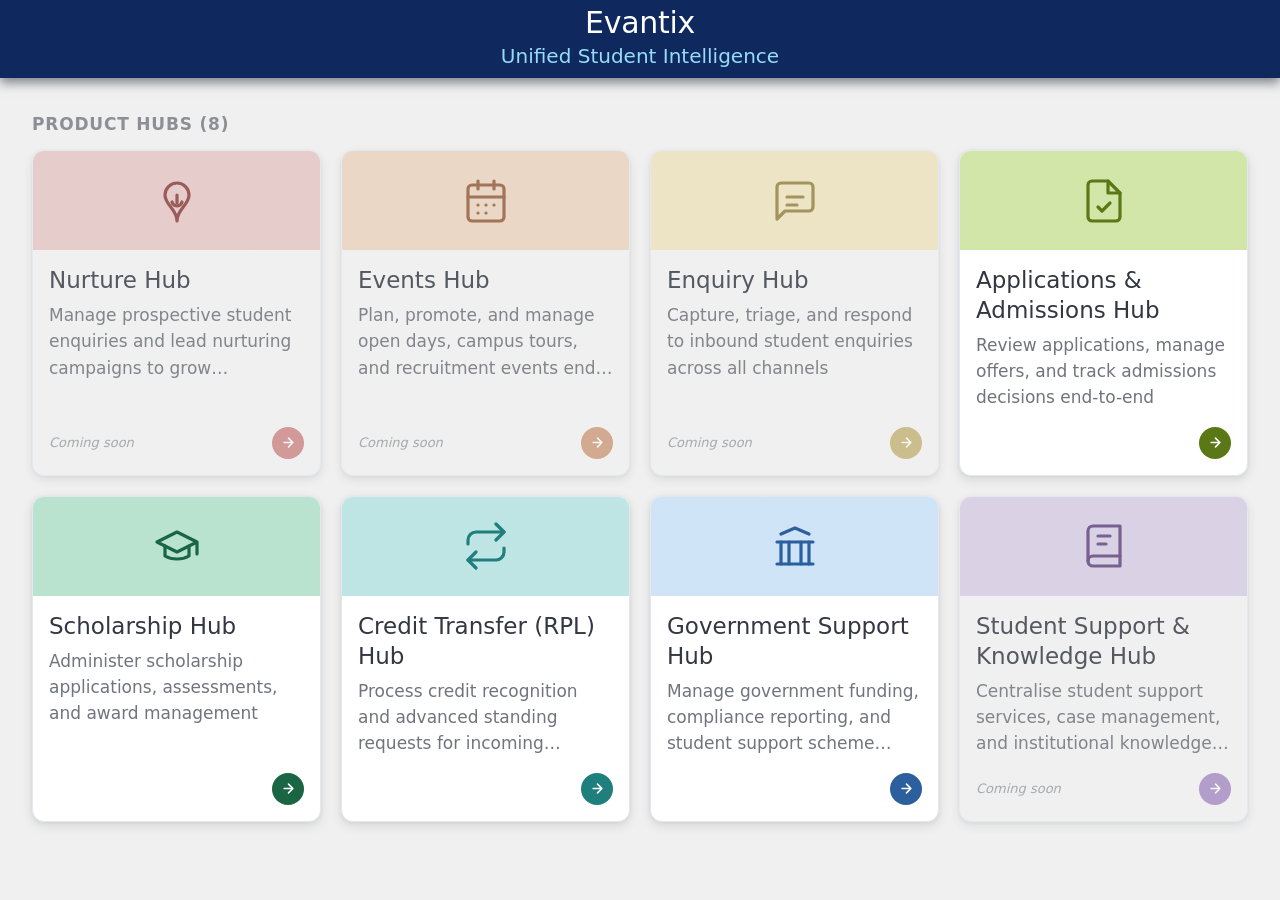
==== index.html @ d45403f0 "Changest to icons" ====
<!DOCTYPE html>
<html lang="en">
<head>
<meta charset="UTF-8" />
<meta name="viewport" content="width=device-width, initial-scale=1.0" />
<title>Evantix - App Hub</title>
<link rel="icon" type="image/svg+xml" href="data:image/svg+xml,%3Csvg xmlns='http://www.w3.org/2000/svg' viewBox='0 0 32 32'%3E%3Crect width='32' height='32' rx='7' fill='%230F295E'/%3E%3Cpath d='M16 7L5 13l11 6 11-6z' fill='%232FA6A4'/%3E%3Cpath d='M9 16.5v5.5c0 1.66 3.13 3 7 3s7-1.34 7-3V16.5' stroke='%232FA6A4' stroke-width='1.8' stroke-linecap='round' fill='none'/%3E%3Cpath d='M27 13v5' stroke='white' stroke-width='1.8' stroke-linecap='round'/%3E%3C/svg%3E">
<style>
  *, *::before, *::after { box-sizing: border-box; margin: 0; padding: 0; }

  body {
    font-family: 'Segoe UI', system-ui, -apple-system, sans-serif;
    background: #F0F0F0;
    color: #111827;
    min-height: 100vh;
  }

  /* ── Header ── */
  .site-header {
    background: #0F295E;
    padding: 0 12px;
    box-shadow: 0px 5px 10px rgba(17,24,39,0.5);
  }

  .header-titles {
    max-width: 1800px;
    margin: 0 auto;
    padding: 5px 32px 10px;
    text-align: center;
  }

  .header-titles h1 {
    font-size: 30px;
    font-weight: 400;
    color: #ffffff;
    letter-spacing: -0.3px;
  }

  .header-titles h1 span { color: #2FA6A4; }
  .header-titles p { font-size: 20px; color: #96DCF8; margin-top: 4px; }

  /* ── Main content ── */
  .main {
    max-width: 1800px;
    margin: 36px auto;
    padding: 0 32px 30px;
  }

  .section-label {
    font-size: 17px;
    font-weight: 600;
    text-transform: uppercase;
    letter-spacing: 0.8px;
    color: rgba(17,24,39,0.45);
    margin-bottom: 16px;
  }

  /* ── Grid ── */
  .hub-grid {
    display: grid;
    grid-template-columns: repeat(4, 1fr);
    gap: 20px;
  }

  /* ── Card ── */
  .hub-card {
    background: #F0F0F0;
    border: 1px solid #E2E8F0;
    border-radius: 12px;
    overflow: hidden;
    cursor: default;
    transition: transform 0.18s ease, box-shadow 0.18s ease, border-color 0.18s ease;
    display: flex;
    flex-direction: column;
    outline: none;
    box-shadow: 0 4px 12px rgba(17,24,39,0.10), 0 1px 4px rgba(17,24,39,0.06);
    min-height: 297px;
  }

  .hub-card--active {
    background: #fff;
    cursor: pointer;
  }

  .hub-card--coming-soon {
    cursor: pointer;
    opacity: 0.82;
  }

  .hub-card--active:hover,
  .hub-card--active:focus,
  .hub-card--coming-soon:hover,
  .hub-card--coming-soon:focus {
    transform: translateY(-3px);
    border-color: var(--card-color, #2FA6A4);
    box-shadow: 0 8px 24px rgba(var(--card-rgb, 47,166,164),0.14), 0 2px 8px rgba(17,24,39,0.08);
  }

  .hub-card--active:focus,
  .hub-card--coming-soon:focus {
    box-shadow: 0 0 0 3px rgba(var(--card-rgb, 47,166,164),0.28), 0 8px 24px rgba(var(--card-rgb, 47,166,164),0.12);
  }

  /* Card header band */
  .card-band {
    height: 99px;
    display: flex;
    align-items: center;
    justify-content: center;
    flex-shrink: 0;
  }

  .hub-card--coming-soon .card-band { filter: grayscale(0.4); }

  .card-band svg {
    width: 48px; height: 48px;
    fill: none;
    stroke: var(--icon-color);
    stroke-width: 1.6;
    stroke-linecap: round;
    stroke-linejoin: round;
  }

  /* Card body */
  .card-body {
    padding: 16px;
    display: flex;
    flex-direction: column;
    flex: 1;
  }

  .card-name { font-size: 23px; font-weight: 450; color: #323742; line-height: 1.3; }
  .card-desc {
    font-size: 17px;
    color: rgba(17,24,39,0.6);
    margin-top: 6px;
    line-height: 1.55;
    display: -webkit-box;
    -webkit-line-clamp: 3;
    -webkit-box-orient: vertical;
    overflow: hidden;
  }

  .card-footer {
    margin-top: auto;
    padding-top: 16px;
    display: flex;
    align-items: center;
    justify-content: space-between;
  }

  .coming-soon-label {
    font-size: 13px;
    color: rgba(17,24,39,0.40);
    font-style: italic;
  }

  .card-arrow {
    width: 32px;
    height: 32px;
    border-radius: 50%;
    background: var(--card-color, #2FA6A4);
    display: flex;
    align-items: center;
    justify-content: center;
    flex-shrink: 0;
    margin-left: auto;
  }

  .hub-card--coming-soon .card-arrow {
    opacity: 0.55;
  }

  .card-arrow svg {
    width: 15px;
    height: 15px;
    stroke: #fff;
    fill: none;
    stroke-width: 2.5;
    stroke-linecap: round;
    stroke-linejoin: round;
  }

  /* ── Responsive ── */
  @media (max-width: 1024px) { .hub-grid { grid-template-columns: repeat(3, 1fr); } }
  @media (max-width: 768px) {
    .hub-grid { grid-template-columns: repeat(2, 1fr); }
    .main { padding: 0 20px 48px; }
  }
  @media (max-width: 480px) {
    .hub-grid { grid-template-columns: 1fr; }
    .site-header { padding: 0 20px; }
  }
</style>
</head>
<body>

<header class="site-header">
  <div class="header-titles">
    <h1>Evantix</h1>
    <p>Unified Student Intelligence</p>
  </div>
</header>

<main class="main">
  <div class="section-label">Product Hubs (8)</div>
  <div class="hub-grid" id="hubGrid"></div>
</main>

<script>
  const HUBS = [
    {
      name: "Nurture Hub",
      slug: "nurture",
      comingSoon: true,
      color: "#B03030",
      pastel: "#F5B8B3",
      desc: "Manage prospective student enquiries and lead nurturing campaigns to grow enrolment pipelines",
      icon: `<svg viewBox="0 0 24 24"><path d="M12 22c0-6-6-8-6-13a6 6 0 0 1 12 0c0 5-6 7-6 13z"/><path d="M12 9v4"/><path d="M9.5 12.5s.5 2 2.5 2 2.5-2 2.5-2"/></svg>`
    },
    {
      name: "Events Hub",
      slug: "events",
      comingSoon: true,
      color: "#B05520",
      pastel: "#F8C8A0",
      desc: "Plan, promote, and manage open days, campus tours, and recruitment events end-to-end",
      icon: `<svg viewBox="0 0 24 24"><rect x="3" y="4" width="18" height="18" rx="2"/><path d="M16 2v4M8 2v4M3 10h18"/><path d="M8 14h.01M12 14h.01M16 14h.01M8 18h.01M12 18h.01"/></svg>`
    },
    {
      name: "Enquiry Hub",
      slug: "enquiry",
      comingSoon: true,
      color: "#A08015",
      pastel: "#F5E095",
      desc: "Capture, triage, and respond to inbound student enquiries across all channels",
      icon: `<svg viewBox="0 0 24 24"><path d="M21 15a2 2 0 0 1-2 2H7l-4 4V5a2 2 0 0 1 2-2h14a2 2 0 0 1 2 2z"/><path d="M8 10h8M8 14h5"/></svg>`
    },
    {
      name: "Applications & Admissions Hub",
      slug: "applications-admissions",
      comingSoon: false,
      color: "#5A7815",
      pastel: "#C8E095",
      desc: "Review applications, manage offers, and track admissions decisions end-to-end",
      icon: `<svg viewBox="0 0 24 24"><path d="M14 2H6a2 2 0 0 0-2 2v16a2 2 0 0 0 2 2h12a2 2 0 0 0 2-2V8z"/><polyline points="14 2 14 8 20 8"/><polyline points="9 15 11 17 15 13"/></svg>`
    },
    {
      name: "Scholarship Hub",
      slug: "scholarship",
      comingSoon: false,
      color: "#1A6644",
      pastel: "#AADDC5",
      desc: "Administer scholarship applications, assessments, and award management",
      icon: `<svg viewBox="0 0 24 24"><path d="M22 10v6M2 10l10-5 10 5-10 5z"/><path d="M6 12v5c3.33 2 8.67 2 12 0v-5"/></svg>`
    },
    {
      name: "Credit Transfer (RPL) Hub",
      slug: "credit-transfer",
      comingSoon: false,
      color: "#1F7F7D",
      pastel: "#B0E0DF",
      desc: "Process credit recognition and advanced standing requests for incoming students",
      icon: `<svg viewBox="0 0 24 24"><path d="M17 1l4 4-4 4"/><path d="M3 11V9a4 4 0 0 1 4-4h14"/><path d="M7 23l-4-4 4-4"/><path d="M21 13v2a4 4 0 0 1-4 4H3"/></svg>`
    },
    {
      name: "Government Support Hub",
      slug: "government-support",
      comingSoon: false,
      color: "#2B5F9E",
      pastel: "#C5DDF5",
      desc: "Manage government funding, compliance reporting, and student support scheme obligations",
      icon: `<svg viewBox="0 0 24 24"><path d="M3 21h18M3 10h18M5 6l7-3 7 3"/><path d="M5 10v11M19 10v11M9 10v11M15 10v11"/></svg>`
    },
    {
      name: "Student Support & Knowledge Hub",
      slug: "student-support",
      comingSoon: true,
      color: "#6B3A9E",
      pastel: "#D5C0F0",
      desc: "Centralise student support services, case management, and institutional knowledge resources",
      icon: `<svg viewBox="0 0 24 24"><path d="M4 19.5A2.5 2.5 0 0 1 6.5 17H20"/><path d="M6.5 2H20v20H6.5A2.5 2.5 0 0 1 4 19.5v-15A2.5 2.5 0 0 1 6.5 2z"/><path d="M9 7h6M9 11h4"/></svg>`
    },
  ];

  function hexToRgb(hex) {
    const r = parseInt(hex.slice(1,3), 16);
    const g = parseInt(hex.slice(3,5), 16);
    const b = parseInt(hex.slice(5,7), 16);
    return `${r},${g},${b}`;
  }

  function esc(s) {
    return String(s).replace(/&/g,'&amp;').replace(/</g,'&lt;').replace(/>/g,'&gt;').replace(/"/g,'&quot;');
  }

  function makeCard(hub) {
    const card = document.createElement('div');
    const cls = hub.comingSoon ? 'hub-card hub-card--coming-soon' : 'hub-card hub-card--active';
    card.className = cls;
    card.style.setProperty('--card-color', hub.color);
    card.style.setProperty('--card-rgb', hexToRgb(hub.color));
    card.setAttribute('tabindex', '0');
    card.setAttribute('role', 'button');
    card.setAttribute('aria-label', esc(hub.name));

    const bandBg = `background: linear-gradient(rgba(${hexToRgb(hub.pastel)},0.82), rgba(${hexToRgb(hub.pastel)},0.82)), url('https://images.unsplash.com/photo-1519452575417-564c1401ecc0?q=80&w=1200&auto=format&fit=crop') center/cover`;

    card.innerHTML = `
      <div class="card-band" style="${bandBg}; --icon-color:${esc(hub.color)}">
        ${hub.icon}
      </div>
      <div class="card-body">
        <div class="card-name">${esc(hub.name)}</div>
        <div class="card-desc">${esc(hub.desc)}</div>
        <div class="card-footer">
          ${hub.comingSoon ? '<span class="coming-soon-label">Coming soon</span>' : '<span></span>'}
          <div class="card-arrow">
            <svg viewBox="0 0 24 24"><path d="M5 12h14M12 5l7 7-7 7"/></svg>
          </div>
        </div>
      </div>
    `;

    const url = `hubs/${hub.slug}/`;
    card.addEventListener('click', () => { window.location.href = url; });
    card.addEventListener('keydown', e => {
      if (e.key === 'Enter' || e.key === ' ') { e.preventDefault(); window.location.href = url; }
    });

    return card;
  }

  const grid = document.getElementById('hubGrid');
  HUBS.forEach(h => grid.appendChild(makeCard(h)));
</script>

</body>
</html>
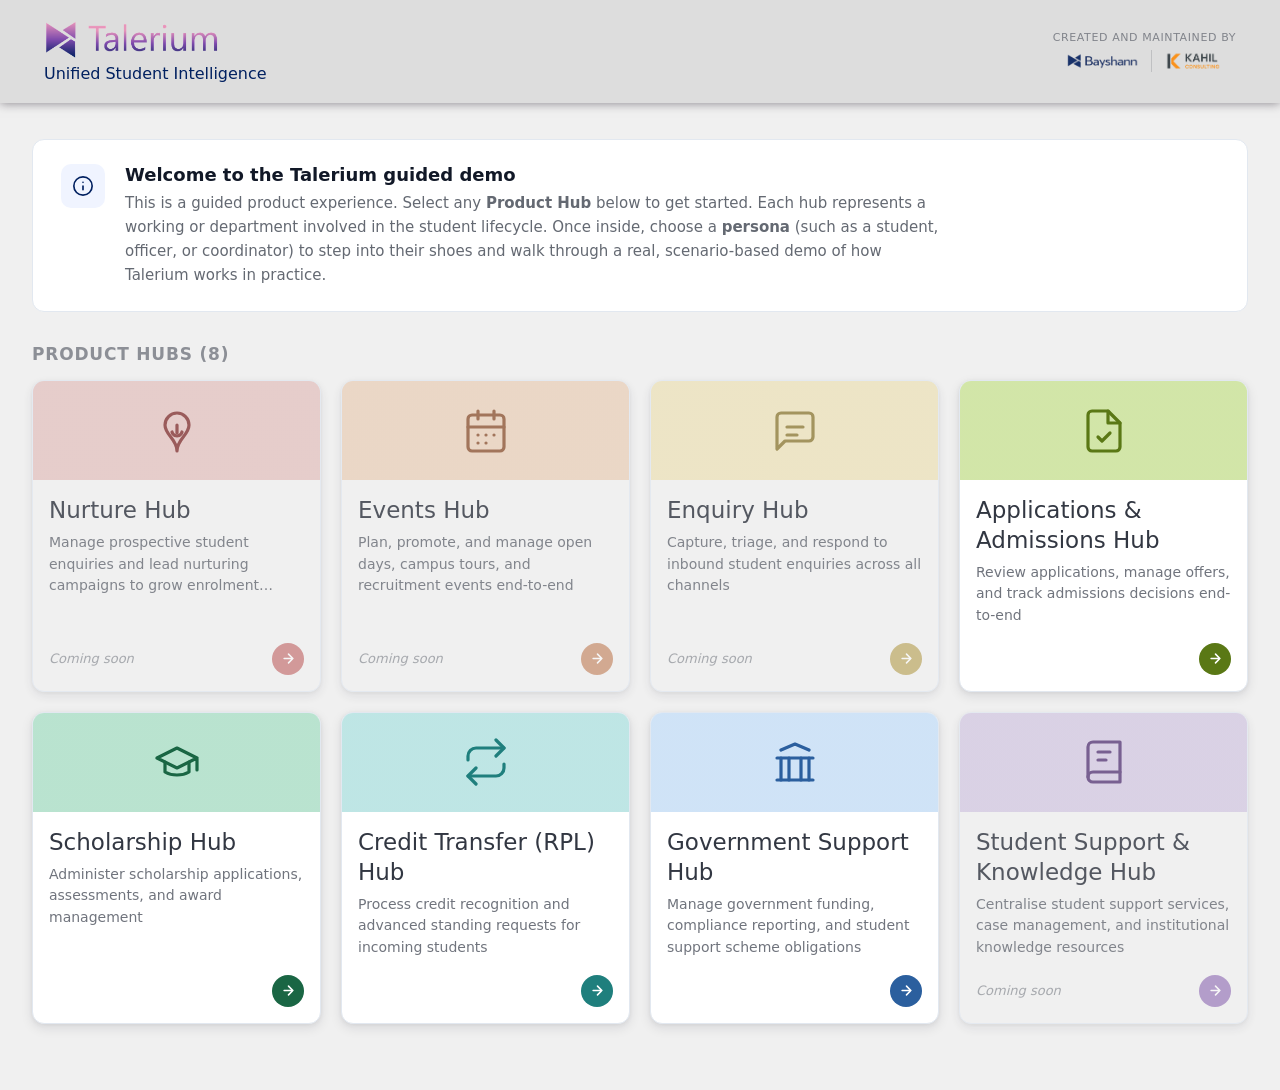
==== commit e076969c: "Major changes." ====
--- a/index.html
+++ b/index.html
@@ -3,7 +3,7 @@
 <head>
 <meta charset="UTF-8" />
 <meta name="viewport" content="width=device-width, initial-scale=1.0" />
-<title>Evantix - App Hub</title>
+<title>Tarelium - App Hub</title>
 <link rel="icon" type="image/svg+xml" href="data:image/svg+xml,%3Csvg xmlns='http://www.w3.org/2000/svg' viewBox='0 0 32 32'%3E%3Crect width='32' height='32' rx='7' fill='%230F295E'/%3E%3Cpath d='M16 7L5 13l11 6 11-6z' fill='%232FA6A4'/%3E%3Cpath d='M9 16.5v5.5c0 1.66 3.13 3 7 3s7-1.34 7-3V16.5' stroke='%232FA6A4' stroke-width='1.8' stroke-linecap='round' fill='none'/%3E%3Cpath d='M27 13v5' stroke='white' stroke-width='1.8' stroke-linecap='round'/%3E%3C/svg%3E">
 <style>
   *, *::before, *::after { box-sizing: border-box; margin: 0; padding: 0; }
@@ -17,33 +17,113 @@
 
   /* ── Header ── */
   .site-header {
-    background: #0F295E;
+    background: #dddddd;
     padding: 0 12px;
-    box-shadow: 0px 5px 10px rgba(17,24,39,0.5);
+    box-shadow: 0px 0px 10px rgba(21, 13, 27, 0.5);
   }
 
   .header-titles {
     max-width: 1800px;
     margin: 0 auto;
-    padding: 5px 32px 10px;
-    text-align: center;
-  }
-
-  .header-titles h1 {
-    font-size: 30px;
-    font-weight: 400;
-    color: #ffffff;
-    letter-spacing: -0.3px;
-  }
-
-  .header-titles h1 span { color: #2FA6A4; }
-  .header-titles p { font-size: 20px; color: #96DCF8; margin-top: 4px; }
+    padding: 20px 32px 20px;
+    text-align: left;
+    display: flex;
+    align-items: center;
+  }
+
+  .header-titles img {
+    height: 40px;
+    width: auto;
+    display: block;
+  }
+
+  .header-titles p { font-size: 16px; color: #002060; margin-top: 4px; }
+
+  .header-created-by {
+    display: flex;
+    flex-direction: column;
+    align-items: center;
+    gap: 6px;
+    margin-left: auto;
+    flex-shrink: 0;
+  }
+
+  .header-created-by span {
+    font-size: 11px;
+    color: rgba(17,24,39,0.45);
+    white-space: nowrap;
+    text-transform: uppercase;
+    letter-spacing: 0.6px;
+  }
+
+  .header-created-by-logos {
+    display: flex;
+    align-items: center;
+    gap: 12px;
+  }
+
+  .header-created-by-logos img:first-child {
+    padding-right: 12px;
+    border-right: 1px solid rgba(17,24,39,0.15);
+  }
+
+  .header-created-by img {
+    height: 22px;
+    width: auto;
+    display: block;
+  }
 
   /* ── Main content ── */
   .main {
     max-width: 1800px;
     margin: 36px auto;
     padding: 0 32px 30px;
+  }
+
+  .intro-banner {
+    background: #fff;
+    border: 1px solid #E2E8F0;
+    border-radius: 12px;
+    padding: 24px 28px;
+    margin-bottom: 32px;
+    display: flex;
+    align-items: flex-start;
+    gap: 20px;
+  }
+
+  .intro-banner-icon {
+    flex-shrink: 0;
+    width: 44px;
+    height: 44px;
+    border-radius: 10px;
+    background: #F0F4FF;
+    display: flex;
+    align-items: center;
+    justify-content: center;
+  }
+
+  .intro-banner-icon svg {
+    width: 22px;
+    height: 22px;
+    stroke: #002060;
+    fill: none;
+    stroke-width: 1.8;
+    stroke-linecap: round;
+    stroke-linejoin: round;
+  }
+
+  .intro-banner-text h2 {
+    font-size: 18px;
+    font-weight: 600;
+    color: #111827;
+    margin-bottom: 6px;
+  }
+
+  .intro-banner-text p {
+    font-size: 15px;
+    color: rgba(17,24,39,0.65);
+    line-height: 1.6;
+    max-width: 820px;
   }
 
   .section-label {
@@ -74,7 +154,7 @@
     flex-direction: column;
     outline: none;
     box-shadow: 0 4px 12px rgba(17,24,39,0.10), 0 1px 4px rgba(17,24,39,0.06);
-    min-height: 297px;
+    min-height: 267px;
   }
 
   .hub-card--active {
@@ -131,7 +211,7 @@
 
   .card-name { font-size: 23px; font-weight: 450; color: #323742; line-height: 1.3; }
   .card-desc {
-    font-size: 17px;
+    font-size: 14px;
     color: rgba(17,24,39,0.6);
     margin-top: 6px;
     line-height: 1.55;
@@ -197,12 +277,36 @@
 
 <header class="site-header">
   <div class="header-titles">
-    <h1>Evantix</h1>
-    <p>Unified Student Intelligence</p>
+    <div>
+      <a href="index.html"><img src="assets/images/Talerium-logo.png" alt="Talerium" /></a>
+      <p>Unified Student Intelligence</p>
+    </div>
+    <div class="header-created-by">
+      <span>Created and Maintained by</span>
+      <div class="header-created-by-logos">
+        <img src="assets/images/Bayshann-logo.png" alt="Bayshann" />
+        <img src="assets/images/KahilConsulting-logo.png" alt="Kahil Consulting" />
+      </div>
+    </div>
   </div>
 </header>
 
 <main class="main">
+
+  <div class="intro-banner">
+    <div class="intro-banner-icon">
+      <svg viewBox="0 0 24 24"><circle cx="12" cy="12" r="10"/><path d="M12 16v-4M12 8h.01"/></svg>
+    </div>
+    <div class="intro-banner-text">
+      <h2>Welcome to the Talerium guided demo</h2>
+      <p>This is a guided product experience. 
+        Select any <strong>Product Hub</strong> below to get started. 
+        Each hub represents a working or department involved in the student lifecycle. 
+        Once inside, choose a <strong>persona</strong> (such as a student, officer, or coordinator) 
+        to step into their shoes and walk through a real, scenario-based demo of how Talerium works in practice.</p>
+    </div>
+  </div>
+
   <div class="section-label">Product Hubs (8)</div>
   <div class="hub-grid" id="hubGrid"></div>
 </main>
